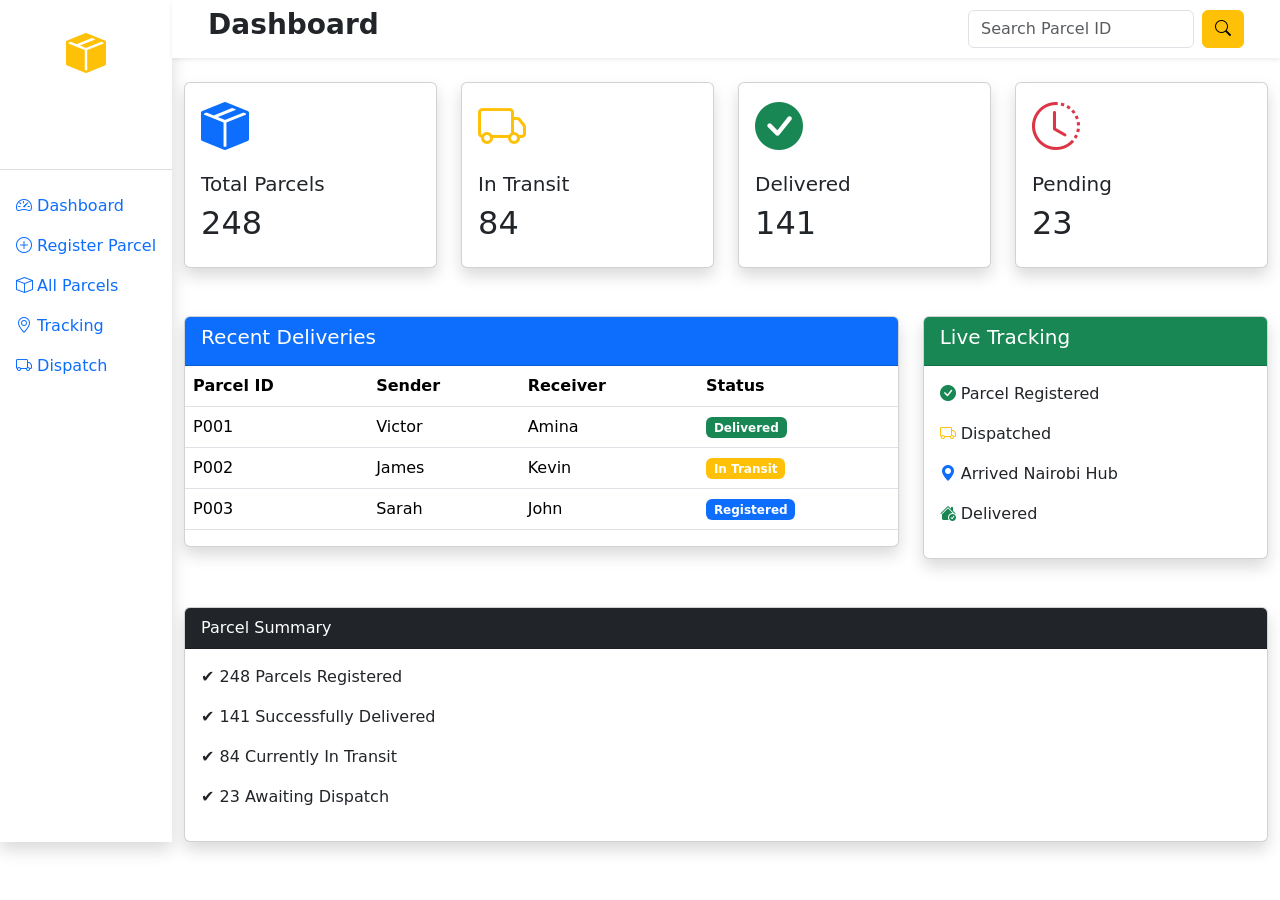
==== ParcelDeliveryTrackingSystem/src/frontend/index.html @ 4f50b4c5 "creating frontend" ====
<!DOCTYPE html>
<html lang="en">

<head>
    <meta charset="UTF-8">
    <meta name="viewport" content="width=device-width, initial-scale=1.0">
    <title>Parcel Delivery Tracking System</title>

    <!-- Bootstrap -->
    <link href="https://cdn.jsdelivr.net/npm/bootstrap@5.3.7/dist/css/bootstrap.min.css" rel="stylesheet">

    <!-- Bootstrap Icons -->
    <link rel="stylesheet"
        href="https://cdn.jsdelivr.net/npm/bootstrap-icons@1.11.3/font/bootstrap-icons.min.css">

    <!-- Custom CSS -->
    <link rel="stylesheet" href="css/style.css">
</head>

<body>

    <!-- ================= Sidebar ================= -->

    <div class="d-flex">

        <div class="sidebar shadow">

            <div class="logo text-center py-4">

                <i class="bi bi-box-seam-fill fs-1 text-warning"></i>

                <h4 class="text-white mt-2">
                    ParcelTrack
                </h4>

            </div>

            <hr class="text-secondary">

            <ul class="nav flex-column">

                <li class="nav-item">

                    <a href="index.html" class="nav-link active">

                        <i class="bi bi-speedometer2"></i>

                        Dashboard

                    </a>

                </li>

                <li>

                    <a href="register.html" class="nav-link">

                        <i class="bi bi-plus-circle"></i>

                        Register Parcel

                    </a>

                </li>

                <li>

                    <a href="parcels.html" class="nav-link">

                        <i class="bi bi-box"></i>

                        All Parcels

                    </a>

                </li>

                <li>

                    <a href="tracking.html" class="nav-link">

                        <i class="bi bi-geo-alt"></i>

                        Tracking

                    </a>

                </li>

                <li>

                    <a href="dispatch.html" class="nav-link">

                        <i class="bi bi-truck"></i>

                        Dispatch

                    </a>

                </li>

            </ul>

        </div>

        <!-- ================= Main Content ================= -->

        <div class="content flex-grow-1">

            <!-- Navbar -->

            <nav class="navbar navbar-expand-lg bg-white shadow-sm px-4">

                <div class="container-fluid">

                    <h3 class="fw-bold">

                        Dashboard

                    </h3>

                    <form class="d-flex">

                        <input class="form-control me-2"

                            type="search"

                            placeholder="Search Parcel ID">

                        <button class="btn btn-warning">

                            <i class="bi bi-search"></i>

                        </button>

                    </form>

                </div>

            </nav>

            <!-- Dashboard -->

            <div class="container-fluid mt-4">

                <div class="row g-4">

                    <!-- Card -->

                    <div class="col-lg-3 col-md-6">

                        <div class="card stats-card shadow">

                            <div class="card-body">

                                <i class="bi bi-box-seam-fill display-5 text-primary"></i>

                                <h5 class="mt-3">

                                    Total Parcels

                                </h5>

                                <h2>

                                    248

                                </h2>

                            </div>

                        </div>

                    </div>

                    <div class="col-lg-3 col-md-6">

                        <div class="card stats-card shadow">

                            <div class="card-body">

                                <i class="bi bi-truck display-5 text-warning"></i>

                                <h5 class="mt-3">

                                    In Transit

                                </h5>

                                <h2>

                                    84

                                </h2>

                            </div>

                        </div>

                    </div>

                    <div class="col-lg-3 col-md-6">

                        <div class="card stats-card shadow">

                            <div class="card-body">

                                <i class="bi bi-check-circle-fill display-5 text-success"></i>

                                <h5 class="mt-3">

                                    Delivered

                                </h5>

                                <h2>

                                    141

                                </h2>

                            </div>

                        </div>

                    </div>

                    <div class="col-lg-3 col-md-6">

                        <div class="card stats-card shadow">

                            <div class="card-body">

                                <i class="bi bi-clock-history display-5 text-danger"></i>

                                <h5 class="mt-3">

                                    Pending

                                </h5>

                                <h2>

                                    23

                                </h2>

                            </div>

                        </div>

                    </div>

                </div>

                <!-- Recent Deliveries -->

                <div class="row mt-5">

                    <div class="col-lg-8">

                        <div class="card shadow">

                            <div class="card-header bg-primary text-white">

                                <h5>

                                    Recent Deliveries

                                </h5>

                            </div>

                            <div class="table-responsive">

                                <table class="table table-hover">

                                    <thead>

                                        <tr>

                                            <th>Parcel ID</th>

                                            <th>Sender</th>

                                            <th>Receiver</th>

                                            <th>Status</th>

                                        </tr>

                                    </thead>

                                    <tbody>

                                        <tr>

                                            <td>P001</td>

                                            <td>Victor</td>

                                            <td>Amina</td>

                                            <td>

                                                <span class="badge bg-success">

                                                    Delivered

                                                </span>

                                            </td>

                                        </tr>

                                        <tr>

                                            <td>P002</td>

                                            <td>James</td>

                                            <td>Kevin</td>

                                            <td>

                                                <span class="badge bg-warning">

                                                    In Transit

                                                </span>

                                            </td>

                                        </tr>

                                        <tr>

                                            <td>P003</td>

                                            <td>Sarah</td>

                                            <td>John</td>

                                            <td>

                                                <span class="badge bg-primary">

                                                    Registered

                                                </span>

                                            </td>

                                        </tr>

                                    </tbody>

                                </table>

                            </div>

                        </div>

                    </div>

                    <!-- Tracking Timeline -->

                    <div class="col-lg-4">

                        <div class="card shadow">

                            <div class="card-header bg-success text-white">

                                <h5>

                                    Live Tracking

                                </h5>

                            </div>

                            <div class="card-body">

                                <div class="timeline">

                                    <p>

                                        <i class="bi bi-check-circle-fill text-success"></i>

                                        Parcel Registered

                                    </p>

                                    <p>

                                        <i class="bi bi-truck text-warning"></i>

                                        Dispatched

                                    </p>

                                    <p>

                                        <i class="bi bi-geo-alt-fill text-primary"></i>

                                        Arrived Nairobi Hub

                                    </p>

                                    <p>

                                        <i class="bi bi-house-check-fill text-success"></i>

                                        Delivered

                                    </p>

                                </div>

                            </div>
                        </div>
                    </div>
                </div>
                <!-- Parcel Summary -->
                <div class="card shadow mt-5">
                    <div class="card-header bg-dark text-white">
                        Parcel Summary
                    </div>

                    <div class="card-body">
                        <p>
                            ✔ 248 Parcels Registered
                        </p>
                        <p>
                            ✔ 141 Successfully Delivered
                        </p>
                        <p>
                            ✔ 84 Currently In Transit
                        </p>
                        <p>
                            ✔ 23 Awaiting Dispatch
                        </p>
                    </div>
                </div>
            </div>
        </div>
    </div>
    <script src="https://cdn.jsdelivr.net/npm/bootstrap@5.3.7/dist/js/bootstrap.bundle.min.js"></script>
    <script src="js/script.js"></script>
</body>
</html>
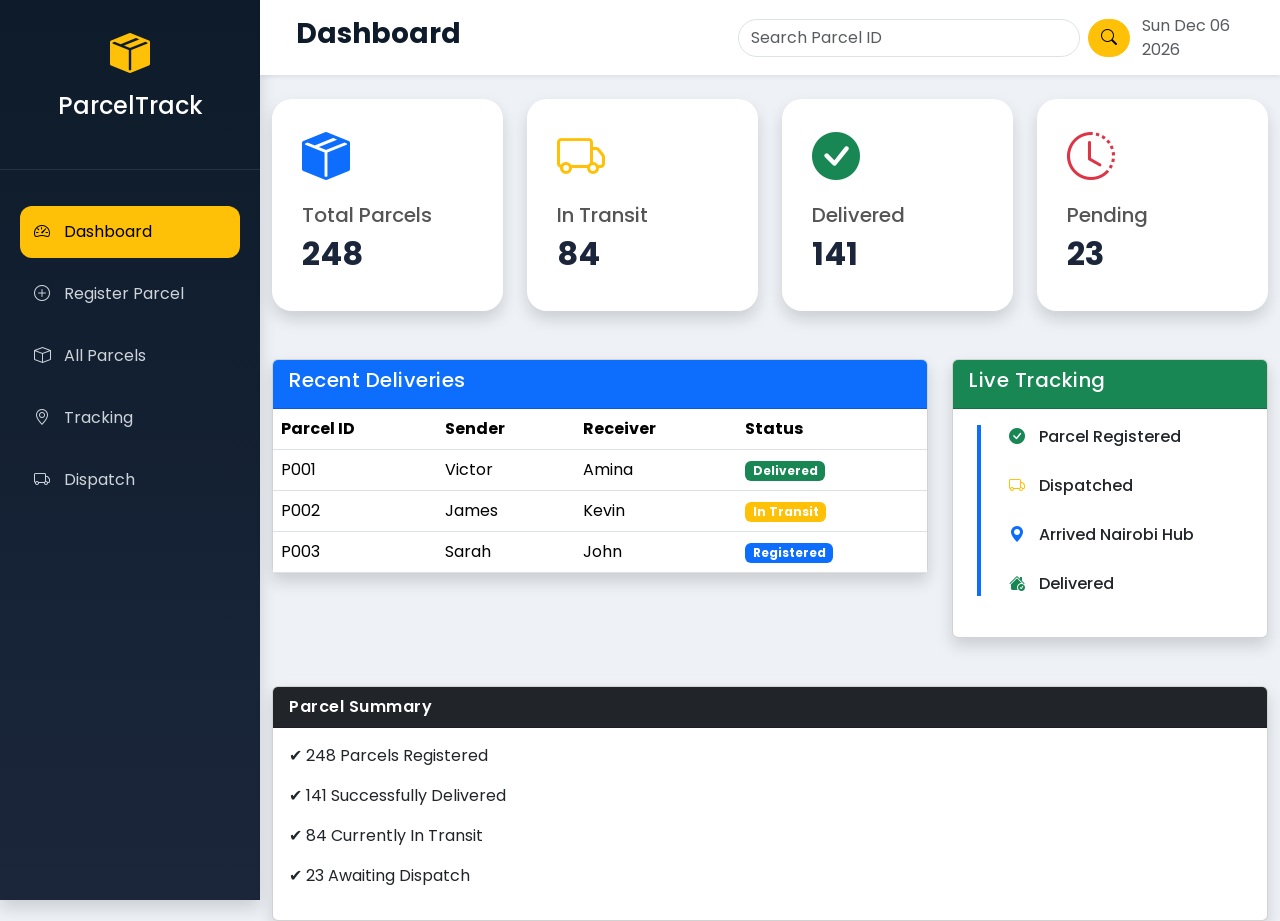
==== commit a2456788: "fully functional frontend" ====
--- a/ParcelDeliveryTrackingSystem/src/frontend/index.html
+++ b/ParcelDeliveryTrackingSystem/src/frontend/index.html
@@ -5,447 +5,176 @@
     <meta charset="UTF-8">
     <meta name="viewport" content="width=device-width, initial-scale=1.0">
     <title>Parcel Delivery Tracking System</title>
-
-    <!-- Bootstrap -->
     <link href="https://cdn.jsdelivr.net/npm/bootstrap@5.3.7/dist/css/bootstrap.min.css" rel="stylesheet">
-
-    <!-- Bootstrap Icons -->
-    <link rel="stylesheet"
-        href="https://cdn.jsdelivr.net/npm/bootstrap-icons@1.11.3/font/bootstrap-icons.min.css">
-
-    <!-- Custom CSS -->
+    <link rel="stylesheet" href="https://cdn.jsdelivr.net/npm/bootstrap-icons@1.11.3/font/bootstrap-icons.min.css">
     <link rel="stylesheet" href="css/style.css">
 </head>
 
 <body>
-
-    <!-- ================= Sidebar ================= -->
-
     <div class="d-flex">
-
         <div class="sidebar shadow">
-
             <div class="logo text-center py-4">
-
                 <i class="bi bi-box-seam-fill fs-1 text-warning"></i>
-
-                <h4 class="text-white mt-2">
-                    ParcelTrack
-                </h4>
-
+                <h4 class="text-white mt-2">ParcelTrack</h4>
             </div>
-
             <hr class="text-secondary">
-
             <ul class="nav flex-column">
-
                 <li class="nav-item">
-
                     <a href="index.html" class="nav-link active">
-
-                        <i class="bi bi-speedometer2"></i>
-
-                        Dashboard
-
+                        <i class="bi bi-speedometer2"></i> Dashboard
                     </a>
-
                 </li>
-
                 <li>
-
                     <a href="register.html" class="nav-link">
-
-                        <i class="bi bi-plus-circle"></i>
-
-                        Register Parcel
-
+                        <i class="bi bi-plus-circle"></i> Register Parcel
                     </a>
-
                 </li>
-
                 <li>
-
                     <a href="parcels.html" class="nav-link">
-
-                        <i class="bi bi-box"></i>
-
-                        All Parcels
-
+                        <i class="bi bi-box"></i> All Parcels
                     </a>
-
                 </li>
-
                 <li>
-
                     <a href="tracking.html" class="nav-link">
-
-                        <i class="bi bi-geo-alt"></i>
-
-                        Tracking
-
+                        <i class="bi bi-geo-alt"></i> Tracking
                     </a>
-
                 </li>
-
                 <li>
-
                     <a href="dispatch.html" class="nav-link">
-
-                        <i class="bi bi-truck"></i>
-
-                        Dispatch
-
+                        <i class="bi bi-truck"></i> Dispatch
                     </a>
-
                 </li>
-
             </ul>
-
         </div>
 
-        <!-- ================= Main Content ================= -->
-
         <div class="content flex-grow-1">
-
-            <!-- Navbar -->
-
             <nav class="navbar navbar-expand-lg bg-white shadow-sm px-4">
-
                 <div class="container-fluid">
-
-                    <h3 class="fw-bold">
-
-                        Dashboard
-
-                    </h3>
-
+                    <h3 class="fw-bold">Dashboard</h3>
                     <form class="d-flex">
-
-                        <input class="form-control me-2"
-
-                            type="search"
-
-                            placeholder="Search Parcel ID">
-
-                        <button class="btn btn-warning">
-
+                        <input id="searchInput" class="form-control me-2" type="search" placeholder="Search Parcel ID">
+                        <button id="trackBtn" class="btn btn-warning">
                             <i class="bi bi-search"></i>
-
                         </button>
-
                     </form>
-
                 </div>
-
             </nav>
 
-            <!-- Dashboard -->
-
             <div class="container-fluid mt-4">
-
                 <div class="row g-4">
-
-                    <!-- Card -->
-
                     <div class="col-lg-3 col-md-6">
-
                         <div class="card stats-card shadow">
-
                             <div class="card-body">
-
                                 <i class="bi bi-box-seam-fill display-5 text-primary"></i>
-
-                                <h5 class="mt-3">
-
-                                    Total Parcels
-
-                                </h5>
-
-                                <h2>
-
-                                    248
-
-                                </h2>
-
+                                <h5 class="mt-3">Total Parcels</h5>
+                                <h2>248</h2>
                             </div>
-
                         </div>
-
                     </div>
-
                     <div class="col-lg-3 col-md-6">
-
                         <div class="card stats-card shadow">
-
                             <div class="card-body">
-
                                 <i class="bi bi-truck display-5 text-warning"></i>
-
-                                <h5 class="mt-3">
-
-                                    In Transit
-
-                                </h5>
-
-                                <h2>
-
-                                    84
-
-                                </h2>
-
+                                <h5 class="mt-3">In Transit</h5>
+                                <h2>84</h2>
                             </div>
-
                         </div>
-
                     </div>
-
                     <div class="col-lg-3 col-md-6">
-
                         <div class="card stats-card shadow">
-
                             <div class="card-body">
-
                                 <i class="bi bi-check-circle-fill display-5 text-success"></i>
-
-                                <h5 class="mt-3">
-
-                                    Delivered
-
-                                </h5>
-
-                                <h2>
-
-                                    141
-
-                                </h2>
-
+                                <h5 class="mt-3">Delivered</h5>
+                                <h2>141</h2>
                             </div>
-
                         </div>
-
                     </div>
-
                     <div class="col-lg-3 col-md-6">
-
                         <div class="card stats-card shadow">
-
                             <div class="card-body">
-
                                 <i class="bi bi-clock-history display-5 text-danger"></i>
-
-                                <h5 class="mt-3">
-
-                                    Pending
-
-                                </h5>
-
-                                <h2>
-
-                                    23
-
-                                </h2>
-
-                            </div>
-
-                        </div>
-
-                    </div>
-
-                </div>
-
-                <!-- Recent Deliveries -->
-
-                <div class="row mt-5">
-
-                    <div class="col-lg-8">
-
-                        <div class="card shadow">
-
-                            <div class="card-header bg-primary text-white">
-
-                                <h5>
-
-                                    Recent Deliveries
-
-                                </h5>
-
-                            </div>
-
-                            <div class="table-responsive">
-
-                                <table class="table table-hover">
-
-                                    <thead>
-
-                                        <tr>
-
-                                            <th>Parcel ID</th>
-
-                                            <th>Sender</th>
-
-                                            <th>Receiver</th>
-
-                                            <th>Status</th>
-
-                                        </tr>
-
-                                    </thead>
-
-                                    <tbody>
-
-                                        <tr>
-
-                                            <td>P001</td>
-
-                                            <td>Victor</td>
-
-                                            <td>Amina</td>
-
-                                            <td>
-
-                                                <span class="badge bg-success">
-
-                                                    Delivered
-
-                                                </span>
-
-                                            </td>
-
-                                        </tr>
-
-                                        <tr>
-
-                                            <td>P002</td>
-
-                                            <td>James</td>
-
-                                            <td>Kevin</td>
-
-                                            <td>
-
-                                                <span class="badge bg-warning">
-
-                                                    In Transit
-
-                                                </span>
-
-                                            </td>
-
-                                        </tr>
-
-                                        <tr>
-
-                                            <td>P003</td>
-
-                                            <td>Sarah</td>
-
-                                            <td>John</td>
-
-                                            <td>
-
-                                                <span class="badge bg-primary">
-
-                                                    Registered
-
-                                                </span>
-
-                                            </td>
-
-                                        </tr>
-
-                                    </tbody>
-
-                                </table>
-
-                            </div>
-
-                        </div>
-
-                    </div>
-
-                    <!-- Tracking Timeline -->
-
-                    <div class="col-lg-4">
-
-                        <div class="card shadow">
-
-                            <div class="card-header bg-success text-white">
-
-                                <h5>
-
-                                    Live Tracking
-
-                                </h5>
-
-                            </div>
-
-                            <div class="card-body">
-
-                                <div class="timeline">
-
-                                    <p>
-
-                                        <i class="bi bi-check-circle-fill text-success"></i>
-
-                                        Parcel Registered
-
-                                    </p>
-
-                                    <p>
-
-                                        <i class="bi bi-truck text-warning"></i>
-
-                                        Dispatched
-
-                                    </p>
-
-                                    <p>
-
-                                        <i class="bi bi-geo-alt-fill text-primary"></i>
-
-                                        Arrived Nairobi Hub
-
-                                    </p>
-
-                                    <p>
-
-                                        <i class="bi bi-house-check-fill text-success"></i>
-
-                                        Delivered
-
-                                    </p>
-
-                                </div>
-
+                                <h5 class="mt-3">Pending</h5>
+                                <h2>23</h2>
                             </div>
                         </div>
                     </div>
                 </div>
-                <!-- Parcel Summary -->
+
+                <div class="row mt-5">
+                    <div class="col-lg-8">
+                        <div class="card shadow">
+                            <div class="card-header bg-primary text-white">
+                                <h5>Recent Deliveries</h5>
+                            </div>
+                            <div class="table-responsive">
+                                <table class="table table-hover">
+                                    <thead>
+                                        <tr>
+                                            <th>Parcel ID</th>
+                                            <th>Sender</th>
+                                            <th>Receiver</th>
+                                            <th>Status</th>
+                                        </tr>
+                                    </thead>
+                                    <tbody>
+                                        <tr>
+                                            <td>P001</td>
+                                            <td>Victor</td>
+                                            <td>Amina</td>
+                                            <td><span class="badge bg-success">Delivered</span></td>
+                                        </tr>
+                                        <tr>
+                                            <td>P002</td>
+                                            <td>James</td>
+                                            <td>Kevin</td>
+                                            <td><span class="badge bg-warning">In Transit</span></td>
+                                        </tr>
+                                        <tr>
+                                            <td>P003</td>
+                                            <td>Sarah</td>
+                                            <td>John</td>
+                                            <td><span class="badge bg-primary">Registered</span></td>
+                                        </tr>
+                                    </tbody>
+                                </table>
+                            </div>
+                        </div>
+                    </div>
+
+                    <div class="col-lg-4">
+                        <div class="card shadow">
+                            <div class="card-header bg-success text-white">
+                                <h5>Live Tracking</h5>
+                            </div>
+                            <div class="card-body">
+                                <div class="timeline">
+                                    <p><i class="bi bi-check-circle-fill text-success"></i> Parcel Registered</p>
+                                    <p><i class="bi bi-truck text-warning"></i> Dispatched</p>
+                                    <p><i class="bi bi-geo-alt-fill text-primary"></i> Arrived Nairobi Hub</p>
+                                    <p><i class="bi bi-house-check-fill text-success"></i> Delivered</p>
+                                </div>
+                            </div>
+                        </div>
+                    </div>
+                </div>
+
                 <div class="card shadow mt-5">
                     <div class="card-header bg-dark text-white">
                         Parcel Summary
                     </div>
-
                     <div class="card-body">
-                        <p>
-                            ✔ 248 Parcels Registered
-                        </p>
-                        <p>
-                            ✔ 141 Successfully Delivered
-                        </p>
-                        <p>
-                            ✔ 84 Currently In Transit
-                        </p>
-                        <p>
-                            ✔ 23 Awaiting Dispatch
-                        </p>
+                        <p>✔ 248 Parcels Registered</p>
+                        <p>✔ 141 Successfully Delivered</p>
+                        <p>✔ 84 Currently In Transit</p>
+                        <p>✔ 23 Awaiting Dispatch</p>
                     </div>
                 </div>
             </div>
         </div>
     </div>
+
     <script src="https://cdn.jsdelivr.net/npm/bootstrap@5.3.7/dist/js/bootstrap.bundle.min.js"></script>
     <script src="js/script.js"></script>
 </body>
+
 </html>
--- a/ParcelDeliveryTrackingSystem/src/frontend/css/style.css
+++ b/ParcelDeliveryTrackingSystem/src/frontend/css/style.css
@@ -0,0 +1,332 @@
+/*GOOGLE FONT*/
+
+@import url('https://fonts.googleapis.com/css2?family=Poppins:wght@300;400;500;600;700&display=swap');
+
+
+/*GENERAL*/
+*{
+    margin:0;
+    padding:0;
+    box-sizing:border-box;
+    font-family:'Poppins',sans-serif;
+}
+
+body{
+    background:#eef2f7;
+    overflow-x:hidden;
+}
+
+/*SIDEBAR*/
+
+.sidebar{
+    width:260px;
+    min-height:100vh;
+    background:linear-gradient(
+        180deg,
+        #0d1b2a,
+        #1b263b
+    );
+    position:fixed;
+    left:0;
+    top:0;
+    transition:.3s;
+}
+.logo{
+    animation:fadeDown 1s;
+}
+
+.sidebar .nav{
+    padding:20px;
+}
+.sidebar .nav-link{
+    color:#ced4da;
+    padding:14px;
+    margin-bottom:10px;
+    border-radius:12px;
+    transition:.3s;
+    font-size:16px;
+}
+
+.sidebar .nav-link i{
+    margin-right:10px;
+}
+
+.sidebar .nav-link:hover{
+    background:#f8c146;
+    color:#000;
+    transform:translateX(8px);
+}
+
+.sidebar .active{
+    background:#ffc107;
+    color:#000 !important;
+}
+
+/*MAIN CONTENT*/
+
+.content{
+    margin-left:260px;
+    min-height:100vh;
+}
+
+
+/*NAVBAR*/
+
+.navbar{
+    height:75px;
+    background:white;
+}
+
+.navbar h3{
+    color:#0d1b2a;
+    font-weight:700;
+}
+.navbar input{
+    border-radius:30px;
+}
+
+.navbar button{
+    border-radius:30px;
+}
+
+
+/*STATISTICS CARDS*/
+
+.stats-card{
+    border:none;
+    border-radius:20px;
+    transition:.4s;
+    cursor:pointer;
+    overflow:hidden;
+}
+
+.stats-card:hover{
+    transform:translateY(-8px);
+    box-shadow:0 15px 35px rgba(0,0,0,.2);
+}
+
+.stats-card .card-body{
+    padding:30px;
+}
+
+.stats-card h5{
+    font-weight:500;
+    color:#555;
+}
+
+.stats-card h2{
+    font-weight:bold;
+    color:#1b263b;
+}
+
+
+/*TABLE*/
+
+.table{
+    margin-bottom:0;
+}
+
+.table thead{
+    background:#0d6efd;
+    color:white;
+}
+
+.table tbody tr{
+    transition:.3s;
+}
+
+.table tbody tr:hover{
+    background:#f1f5ff;
+}
+
+
+/*TIMELINE*/
+
+.timeline{
+    position:relative;
+    padding-left:20px;
+}
+
+.timeline::before{
+    content:"";
+    position:absolute;
+    left:8px;
+    top:0;
+    width:4px;
+    height:100%;
+    background:#0d6efd;
+}
+
+.timeline p{
+    position:relative;
+    padding-left:20px;
+    margin-bottom:25px;
+    font-weight:500;
+}
+
+.timeline p i{
+    margin-right:10px;
+}
+
+
+/*SUMMARY CARD */
+
+.card-header{
+    font-weight:600;
+    letter-spacing:.5px;
+}
+
+
+/*BUTTONS*/
+
+.btn{
+    transition:.3s;
+}
+.btn:hover{
+    transform:scale(1.05);
+}
+
+
+/*SCROLLBAR*/
+::-webkit-scrollbar{
+    width:10px;
+}
+
+::-webkit-scrollbar-thumb{
+    background:#0d6efd;
+    border-radius:20px;
+}
+
+::-webkit-scrollbar-track{
+    background:#e5e5e5;
+}
+
+
+/*ANIMATIONS*/
+
+@keyframes fadeDown{
+    from{
+        opacity:0;
+        transform:translateY(-25px);
+    }
+    to{
+        opacity:1;
+        transform:translateY(0);
+    }
+}
+
+@keyframes fadeUp{
+    from{
+        opacity:0;
+        transform:translateY(35px);
+    }
+    to{
+        opacity:1;
+        transform:translateY(0);
+    }
+}
+.stats-card{
+    animation:fadeUp .8s;
+}
+.card{
+    animation:fadeUp 1s;
+}
+
+
+/* RESPONSIVE */
+
+@media(max-width:992px){
+.sidebar{
+    width:90px;
+}
+
+.sidebar h4{
+    display:none;
+}
+.sidebar .nav-link{
+    text-align:center;
+}
+
+.sidebar .nav-link i{
+    margin-right:0;
+    font-size:22px;
+}
+.sidebar .nav-link{
+    font-size:0;
+}
+.content{
+    margin-left:90px;
+}
+}
+
+@media(max-width:768px){
+.content{
+    margin-left:0;
+}
+
+.sidebar{
+    position:relative;
+    width:100%;
+    min-height:auto;
+}
+
+.navbar{
+    margin-top:0;
+}
+}
+
+body.dark-mode {
+    background: #121b22 !important;
+}
+
+.dark-mode .navbar,
+.dark-mode .card,
+.dark-mode .stats-card {
+    background: #1f2c38 !important;
+    border-color: #2c3e50 !important;
+}
+
+.dark-mode h1,
+.dark-mode h2,
+.dark-mode h3,
+.dark-mode h4,
+.dark-mode h5,
+.dark-mode h6,
+.dark-mode p,
+.dark-mode label,
+.dark-mode strong,
+.dark-mode td,
+.dark-mode th{
+    color:#fff !important;
+}
+
+.dark-mode .text-muted,
+.dark-mode .text-secondary{
+    color:#cfcfcf !important;
+}
+
+.dark-mode .card-header{
+    color:#fff;
+}
+
+.dark-mode .navbar h3{
+    color:#fff;
+}
+
+.dark-mode .page-link{
+    background:#2d2d2d;
+    color:#fff;
+}
+
+.dark-mode .page-link:hover{
+    background:#3d3d3d;
+}
+
+.dark-mode .modal-content{
+    background:#1f1f1f;
+    color:#fff;
+}
+
+.dark-mode .btn-close{
+    filter:invert(1);
+}
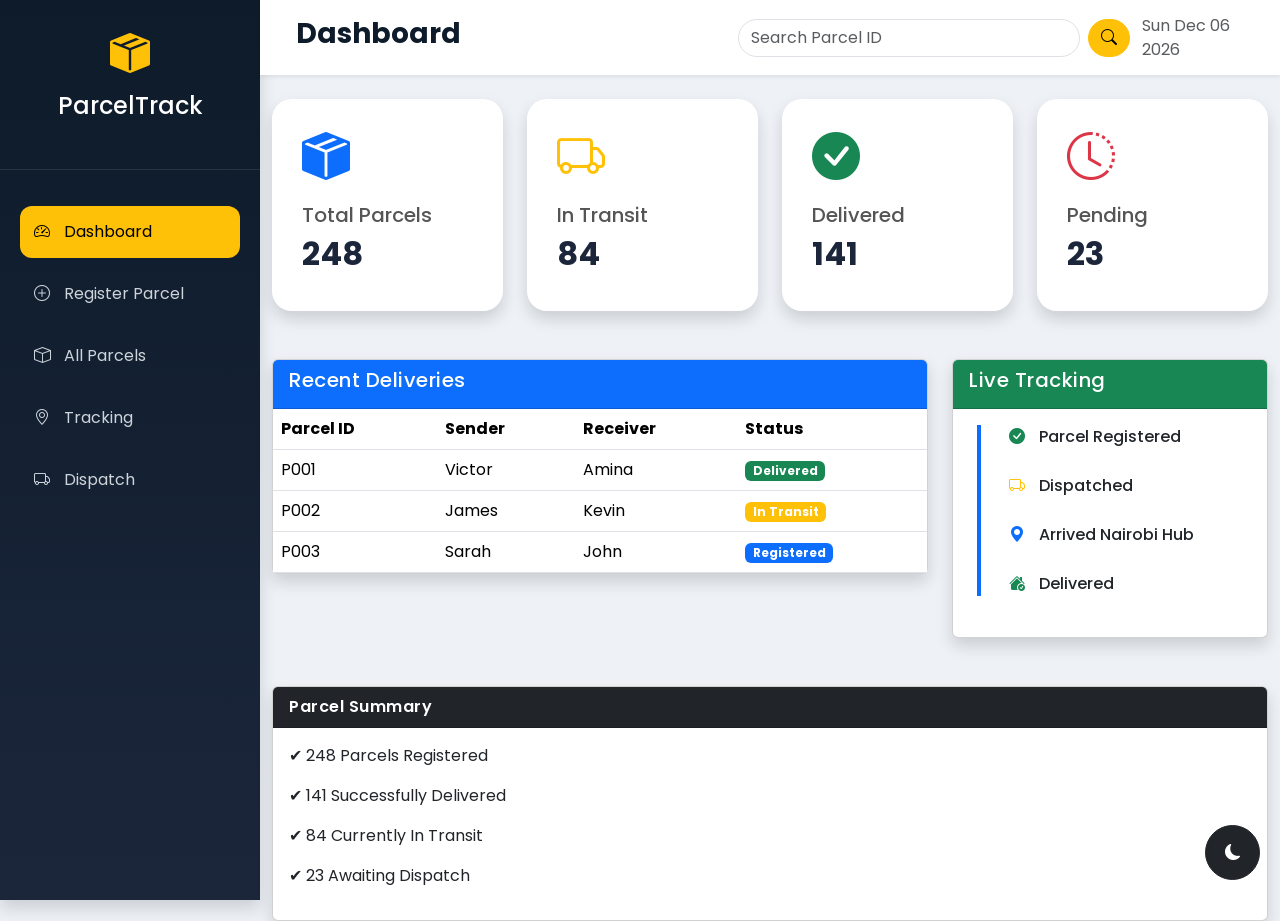
==== commit 428adfab: "pushhhh" ====
--- a/ParcelDeliveryTrackingSystem/src/frontend/index.html
+++ b/ParcelDeliveryTrackingSystem/src/frontend/index.html
@@ -175,6 +175,8 @@
 
     <script src="https://cdn.jsdelivr.net/npm/bootstrap@5.3.7/dist/js/bootstrap.bundle.min.js"></script>
     <script src="js/script.js"></script>
+    <div class="toast-container position-fixed top-0 end-0 p-3" style="z-index: 1055;">
+    </div>
 </body>
 
 </html>
